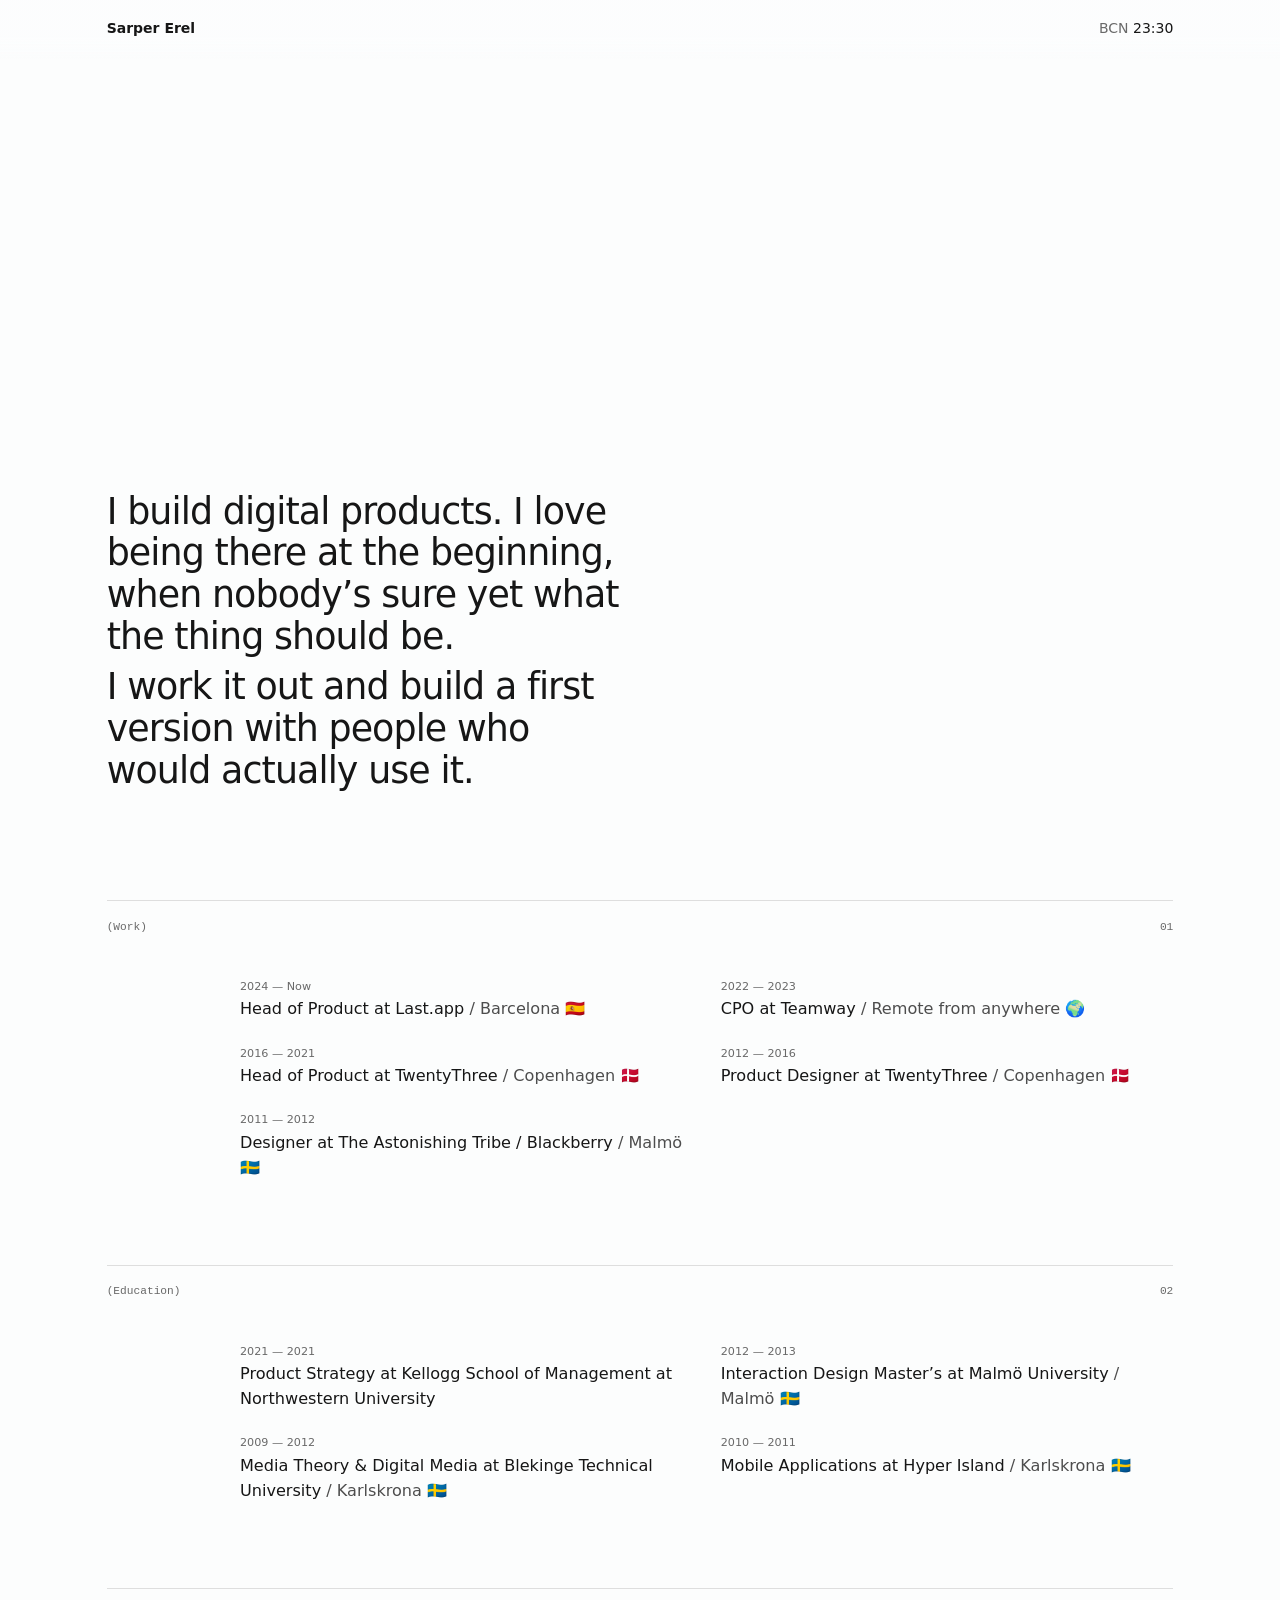
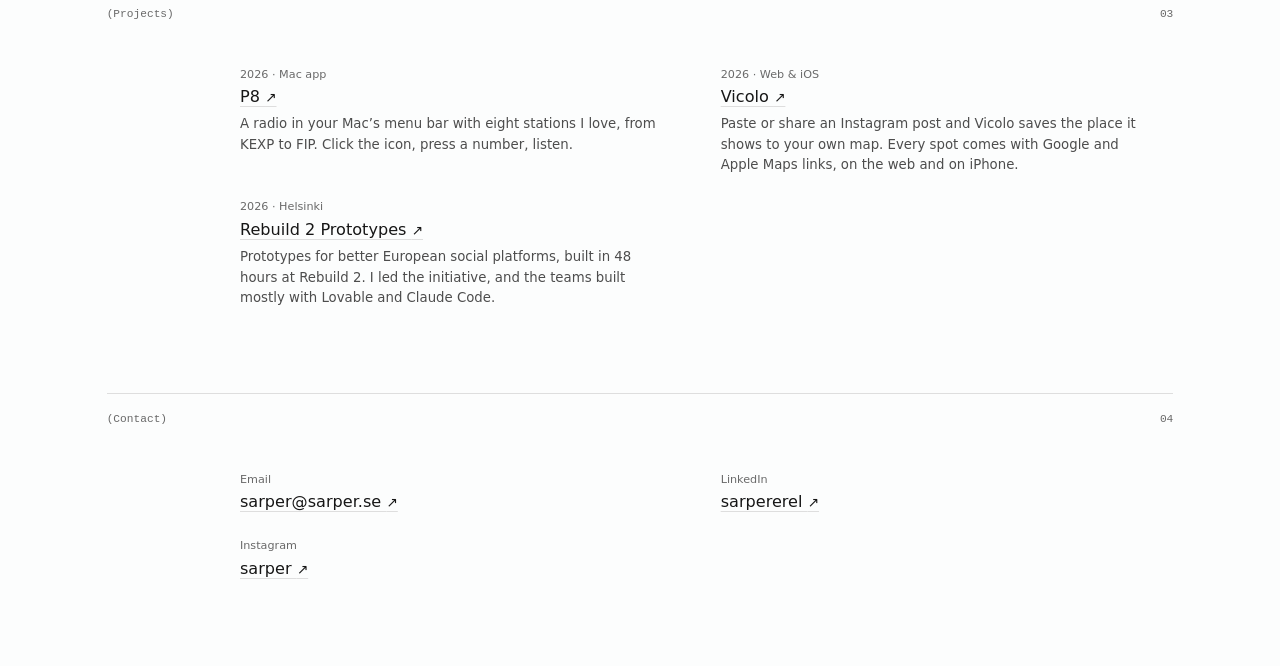
==== index.html @ f76f825d "Top bar: weather card on BCN hover Co-Authored-By: Claude Opus 5.5 <noreply@anthropic.com>" ====
<!DOCTYPE html>
<html lang="en">
<head>
  <meta charset="UTF-8" />
  <meta name="viewport" content="width=device-width, initial-scale=1.0" />
  <title>Sarper Erel</title>
  <link rel="preconnect" href="https://api.fontshare.com" crossorigin />
  <link href="https://api.fontshare.com/v2/css?f[]=satoshi@400,500,700,900&display=swap" rel="stylesheet" />
  <script defer src="/_vercel/insights/script.js"></script>
  <style>
*,*::before,*::after{box-sizing:border-box;margin:0;padding:0}
:root{
  --bg:oklch(0.17 0.004 90);      /* near-black, hair warm */
  --fg:oklch(0.95 0.004 90);      /* off-white  ~16:1 */
  --fg-mid:oklch(0.74 0.004 90);  /* secondary  ~8:1 */
  --fg-dim:oklch(0.64 0.004 90);  /* labels     ~5.6:1 */
  --border:oklch(0.28 0.004 90);
  --accent:var(--fg);             /* neutral: emphasis = full-strength text */
  --f:'Satoshi',system-ui,sans-serif;
  color-scheme:dark light;
}
@media (prefers-color-scheme:light){:root{
  --bg:oklch(0.993 0.001 250);  /* barely-off white */
  --fg:oklch(0.2 0 0);
  --fg-mid:oklch(0.42 0 0);
  --fg-dim:oklch(0.52 0 0);
  --border:oklch(0.9 0 0);
}}
html{font-size:87.5%;background:var(--bg);color:var(--fg)}  /* 14px root: every rem scales with it */
body{font-family:var(--f);line-height:1.55;min-height:100vh;-webkit-font-smoothing:antialiased}
a{color:inherit;text-decoration:none}
a:hover{color:var(--accent)}
.arrow{font-size:.85em}
.detail{color:var(--fg-mid)}
:root{--gut:clamp(1.25rem,8.333vw,10rem)}  /* one column of a 12-col grid in from each edge */

/* Top bar: name on the left, Barcelona now on the right */
.bar{position:fixed;inset:0 0 auto;z-index:1;display:flex;justify-content:space-between;align-items:baseline;gap:1rem;
  padding:1.25rem var(--gut) 1.5rem;background:linear-gradient(var(--bg) 60%,transparent)}
.now{display:flex;gap:.9rem;min-width:0;color:var(--fg-dim)}
#now-time{font-variant-numeric:tabular-nums;color:var(--fg)}
#now-song-row{white-space:nowrap;overflow:hidden;text-overflow:ellipsis}
#now-song{color:var(--fg)}
/* Weather card on BCN hover: 3x2 grid, under 120px tall */
#now-bcn{position:relative;cursor:default;white-space:nowrap}
#wx{position:absolute;top:calc(100% + .9rem);right:0;display:grid;grid-template-columns:repeat(3,5.6rem);
  gap:1px;background:var(--border);border:1px solid var(--border);
  opacity:0;transform:translateY(-4px);transition:opacity .15s,transform .15s;pointer-events:none}
#wx>span{background:var(--bg);padding:.5rem .6rem .55rem;display:flex;flex-direction:column;gap:.15rem}
#wx i{font:normal .62rem/1 ui-monospace,SFMono-Regular,Menlo,monospace;color:var(--fg-dim);text-transform:lowercase}
#wx b{font-weight:500;font-size:.85rem;line-height:1.2;color:var(--fg);font-variant-numeric:tabular-nums}
#now-bcn:hover #wx,#now-bcn:focus #wx{opacity:1;transform:none}
#now-art{position:absolute;top:calc(100% - .5rem);right:var(--gut);width:120px;height:120px;object-fit:cover;
  opacity:0;transform:translateY(-4px);transition:opacity .15s,transform .15s;pointer-events:none}
#now-song-row:hover #now-art{opacity:1;transform:none}
.name{font-size:1rem;font-weight:700;white-space:nowrap}

/* Above the fold: about text, big, in the left half */
.about{min-height:100svh;display:flex;flex-direction:column;justify-content:flex-end;gap:.6em;padding:6rem var(--gut) 12svh}
.about p{max-width:38rem;font-size:clamp(1.6rem,3.4vw,2.6rem);font-weight:500;line-height:1.15;letter-spacing:-.025em}

/* Numbered sections with a hairline on top */
section{margin:0 var(--gut);padding:1.25rem 0 6rem;border-top:1px solid var(--border);
  display:grid;grid-template-columns:repeat(8,1fr);row-gap:3rem}
.label,.num{font-family:ui-monospace,SFMono-Regular,Menlo,monospace;font-size:.8rem;font-weight:400;color:var(--fg-dim)}
.label{grid-column:1/5}.num{grid-column:5/9;justify-self:end}
.list{grid-column:2/9;list-style:none;display:grid;grid-template-columns:1fr 1fr;gap:1.6rem 2rem;font-size:1.15rem}
.period{display:block;font-size:.8rem;color:var(--fg-dim);font-variant-numeric:tabular-nums;margin-bottom:.15rem}
.list a{text-decoration:underline;text-decoration-color:var(--border);text-underline-offset:.25em}
.list a:hover{text-decoration-color:var(--accent)}
p.detail{margin-top:.3rem;font-size:.95rem;max-width:30rem}
@media (max-width:640px){
  .list{grid-column:1/9;grid-template-columns:1fr}
  #now-song-label{display:none}
}
</style>
</head>
<body>
  <header class="bar">
    <h1 class="name">Sarper Erel</h1>
    <div class="now" aria-label="Right now">
      <span id="now-bcn" tabindex="0">BCN <span id="now-time"></span>
        <span id="wx" role="tooltip" hidden>
          <span><i>Now</i><b id="wx-temp"></b></span>
          <span><i>Sky</i><b id="wx-sky"></b></span>
          <span><i>Humidity</i><b id="wx-hum"></b></span>
          <span><i>High / Low</i><b id="wx-hilo"></b></span>
          <span><i>Sunrise</i><b id="wx-rise"></b></span>
          <span><i>Sunset</i><b id="wx-set"></b></span>
        </span>
      </span>
      <span id="now-song-row" hidden><span id="now-song-label">Playing</span> <a id="now-song" target="_blank" rel="noopener noreferrer"></a><img id="now-art" alt="" width="120" height="120" hidden /></span>
    </div>
  </header>

  <main>
  <div class="about">
    <p>I build digital products. I love being there at the beginning, when nobody’s sure yet what the thing should be.</p>
    <p>I work it out and build a first version with people who would actually use it.</p>
  </div>

  <section aria-labelledby="work-heading">
    <h2 class="label" id="work-heading">(Work)</h2>
    <span class="num" aria-hidden="true">01</span>
    <ul class="list">
        <li>
          <span class="period">2024 — Now</span>
          Head of Product at Last.app <span class="detail">/ Barcelona 🇪🇸</span>
        </li>
        <li>
          <span class="period">2022 — 2023</span>
          CPO at Teamway <span class="detail">/ Remote from anywhere 🌍</span>
        </li>
        <li>
          <span class="period">2016 — 2021</span>
          Head of Product at TwentyThree <span class="detail">/ Copenhagen 🇩🇰</span>
        </li>
        <li>
          <span class="period">2012 — 2016</span>
          Product Designer at TwentyThree <span class="detail">/ Copenhagen 🇩🇰</span>
        </li>
        <li>
          <span class="period">2011 — 2012</span>
          Designer at The Astonishing Tribe / Blackberry <span class="detail">/ Malmö 🇸🇪</span>
        </li>
      </ul>
  </section>

  <section aria-labelledby="edu-heading">
    <h2 class="label" id="edu-heading">(Education)</h2>
    <span class="num" aria-hidden="true">02</span>
    <ul class="list">
        <li>
          <span class="period">2021 — 2021</span>
          Product Strategy at Kellogg School of Management at Northwestern University
        </li>
        <li>
          <span class="period">2012 — 2013</span>
          Interaction Design Master’s at Malmö University <span class="detail">/ Malmö 🇸🇪</span>
        </li>
        <li>
          <span class="period">2009 — 2012</span>
          Media Theory &amp; Digital Media at Blekinge Technical University <span class="detail">/ Karlskrona 🇸🇪</span>
        </li>
        <li>
          <span class="period">2010 — 2011</span>
          Mobile Applications at Hyper Island <span class="detail">/ Karlskrona 🇸🇪</span>
        </li>
      </ul>
  </section>

  <section aria-labelledby="projects-heading">
    <h2 class="label" id="projects-heading">(Projects)</h2>
    <span class="num" aria-hidden="true">03</span>
    <ul class="list">
        <li>
          <span class="period">2026 · Mac app</span>
          <a href="https://p8.surf" target="_blank" rel="noopener noreferrer">P8 <span class="arrow" aria-hidden="true">↗</span></a>
          <p class="detail">A radio in your Mac’s menu bar with eight stations I love, from KEXP to FIP. Click the icon, press a number, listen.</p>
        </li>
        <li>
          <span class="period">2026 · Web &amp; iOS</span>
          <a href="https://vicolo.space" target="_blank" rel="noopener noreferrer">Vicolo <span class="arrow" aria-hidden="true">↗</span></a>
          <p class="detail">Paste or share an Instagram post and Vicolo saves the place it shows to your own map. Every spot comes with Google and Apple Maps links, on the web and on iPhone.</p>
        </li>
        <li>
          <span class="period">2026 · Helsinki</span>
          <a href="https://github.com/rebuild-digital/Rebuild-2-Prototypes" target="_blank" rel="noopener noreferrer">Rebuild 2 Prototypes <span class="arrow" aria-hidden="true">↗</span></a>
          <p class="detail">Prototypes for better European social platforms, built in 48 hours at Rebuild 2. I led the initiative, and the teams built mostly with Lovable and Claude Code.</p>
        </li>
      </ul>
  </section>

  <section aria-labelledby="contact-heading">
    <h2 class="label" id="contact-heading">(Contact)</h2>
    <span class="num" aria-hidden="true">04</span>
    <ul class="list">
        <li><span class="period">Email</span><a href="mailto:sarper@sarper.se">sarper@sarper.se <span class="arrow" aria-hidden="true">↗</span></a></li>
        <li><span class="period">LinkedIn</span><a href="https://www.linkedin.com/in/sarpererel/" target="_blank" rel="noopener noreferrer">sarpererel <span class="arrow" aria-hidden="true">↗</span></a></li>
        <li><span class="period">Instagram</span><a href="https://www.instagram.com/sarper/" target="_blank" rel="noopener noreferrer">sarper <span class="arrow" aria-hidden="true">↗</span></a></li>
      </ul>
  </section>
  </main>
  <script>
  const $ = id => document.getElementById(id);

  // Clock: Barcelona time, whatever the visitor's zone
  const fmt = new Intl.DateTimeFormat('en-GB', { timeZone: 'Europe/Madrid', hour: '2-digit', minute: '2-digit' });
  const tick = () => { $('now-time').textContent = fmt.format(new Date()); };
  tick(); setInterval(tick, 10000);

  // Weather card: Open-Meteo, no key needed
  const WMO = { 0: 'Clear', 1: 'Mostly clear', 2: 'Partly cloudy', 3: 'Cloudy', 45: 'Fog', 48: 'Fog', 51: 'Drizzle', 53: 'Drizzle', 55: 'Drizzle', 61: 'Rain', 63: 'Rain', 65: 'Heavy rain', 71: 'Snow', 73: 'Snow', 75: 'Heavy snow', 80: 'Showers', 81: 'Showers', 82: 'Heavy showers', 95: 'Storm', 96: 'Storm', 99: 'Storm' };
  const hm = iso => iso.slice(11, 16);
  fetch('https://api.open-meteo.com/v1/forecast?latitude=41.39&longitude=2.17&current=temperature_2m,relative_humidity_2m,weather_code&daily=temperature_2m_max,temperature_2m_min,sunrise,sunset&forecast_days=1&timezone=Europe%2FMadrid')
    .then(r => r.json())
    .then(({ current: c, daily: d }) => {
      $('wx-temp').textContent = `${Math.round(c.temperature_2m)}°`;
      $('wx-sky').textContent = WMO[c.weather_code] ?? '';
      $('wx-hum').textContent = `${c.relative_humidity_2m}%`;
      $('wx-hilo').textContent = `${Math.round(d.temperature_2m_max[0])}° / ${Math.round(d.temperature_2m_min[0])}°`;
      $('wx-rise').textContent = hm(d.sunrise[0]);
      $('wx-set').textContent = hm(d.sunset[0]);
      $('wx').hidden = false;
    })
    .catch(() => {});


  // Song: latest Last.fm scrobble, which is what P8 is playing
  const song = () => fetch('/api/np')
    .then(r => r.ok ? r.json() : Promise.reject())
    .then(t => {
      const a = $('now-song');
      a.href = t.url;
      a.textContent = `${t.title} - ${t.artist}`;
      const art = $('now-art');
      if (t.art) { art.src = t.art; art.hidden = false; } else art.hidden = true;
      $('now-song-label').textContent = t.playing ? 'Playing' : 'Last played';
      $('now-song-row').hidden = false;
    })
    .catch(() => {});
  song(); setInterval(song, 60000);
  </script>
</body>
</html>
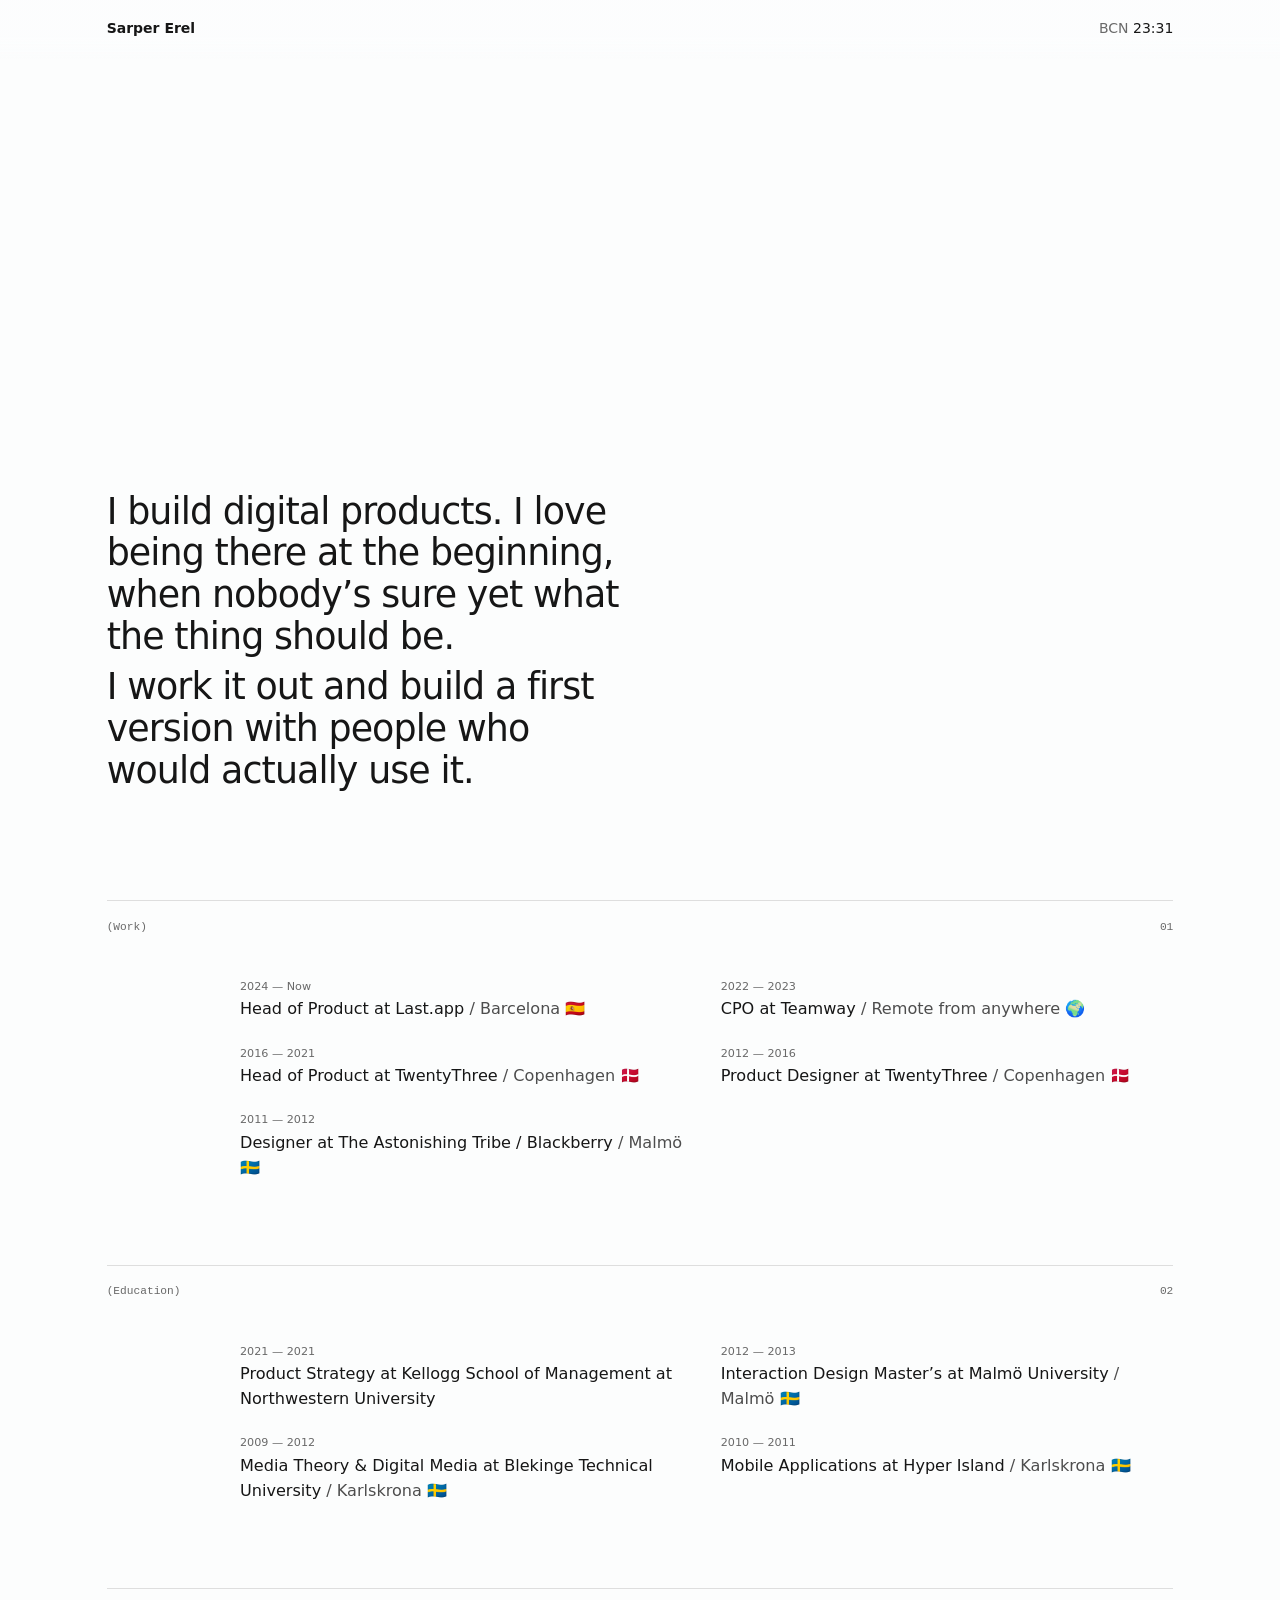
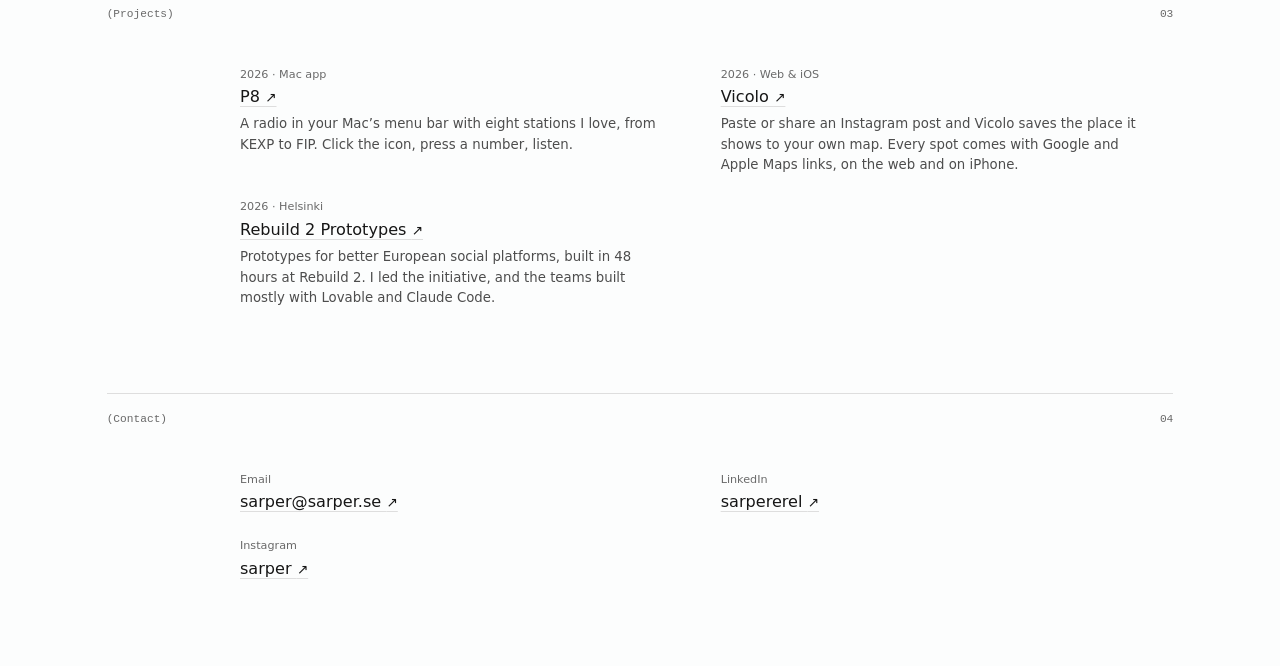
==== commit ce898c49: "Top bar: copy-email pill on name hover Co-Authored-By: Claude Opus 5.5 <noreply@anthropic.com>" ====
--- a/index.html
+++ b/index.html
@@ -54,6 +54,14 @@
   opacity:0;transform:translateY(-4px);transition:opacity .15s,transform .15s;pointer-events:none}
 #now-song-row:hover #now-art{opacity:1;transform:none}
 .name{font-size:1rem;font-weight:700;white-space:nowrap}
+/* Name hover: email pill next to it, click to copy */
+.who{position:relative;display:flex;align-items:center}
+.mail{position:absolute;left:calc(100% + .75rem);top:50%;translate:0 -50%;display:flex;align-items:baseline;gap:.5rem;white-space:nowrap;
+  font:500 1rem var(--f);color:var(--fg);background:var(--bg);border:1px solid var(--border);border-radius:99rem;padding:.3rem .9rem;cursor:pointer;
+  opacity:0;transform:translateX(-4px);transition:opacity .15s,transform .15s;pointer-events:none}
+.mail::before{content:'';position:absolute;inset:-1px 100% -1px -1rem}  /* hover bridge across the gap */
+.mail small{font-size:.75rem;font-weight:400;color:var(--fg-dim)}
+.who:hover .mail,.who:focus-within .mail{opacity:1;transform:none;pointer-events:auto}
 
 /* Above the fold: about text, big, in the left half */
 .about{min-height:100svh;display:flex;flex-direction:column;justify-content:flex-end;gap:.6em;padding:6rem var(--gut) 12svh}
@@ -77,7 +85,10 @@
 </head>
 <body>
   <header class="bar">
-    <h1 class="name">Sarper Erel</h1>
+    <div class="who">
+      <h1 class="name">Sarper Erel</h1>
+      <button class="mail" type="button" id="mail" aria-label="Copy email sarper@sarper.se">sarper@sarper.se <small id="mail-state">Copy</small></button>
+    </div>
     <div class="now" aria-label="Right now">
       <span id="now-bcn" tabindex="0">BCN <span id="now-time"></span>
         <span id="wx" role="tooltip" hidden>
@@ -183,6 +194,14 @@
   </main>
   <script>
   const $ = id => document.getElementById(id);
+
+  // Name hover: click the email pill to copy it
+  $('mail').addEventListener('click', () => {
+    navigator.clipboard.writeText('sarper@sarper.se').then(() => {
+      $('mail-state').textContent = 'Copied ✓';
+      setTimeout(() => { $('mail-state').textContent = 'Copy'; }, 2000);
+    });
+  });
 
   // Clock: Barcelona time, whatever the visitor's zone
   const fmt = new Intl.DateTimeFormat('en-GB', { timeZone: 'Europe/Madrid', hour: '2-digit', minute: '2-digit' });
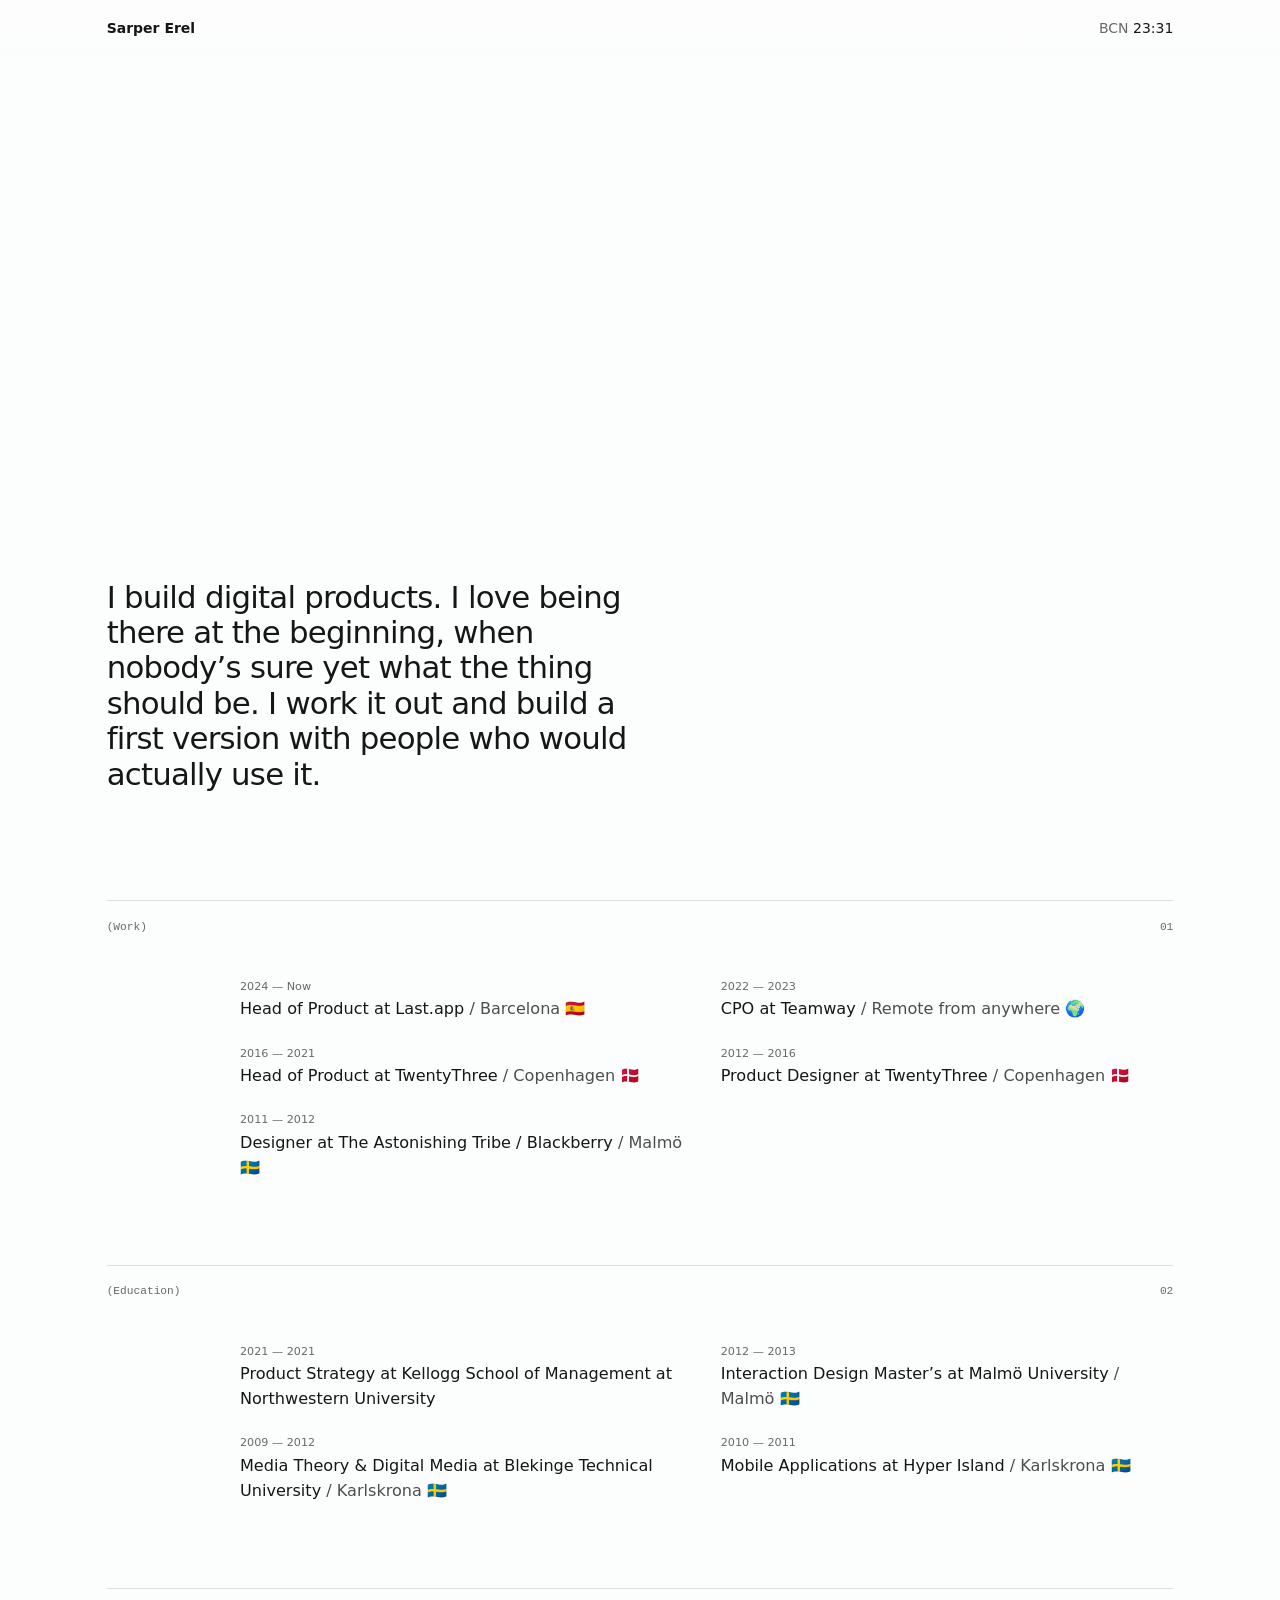
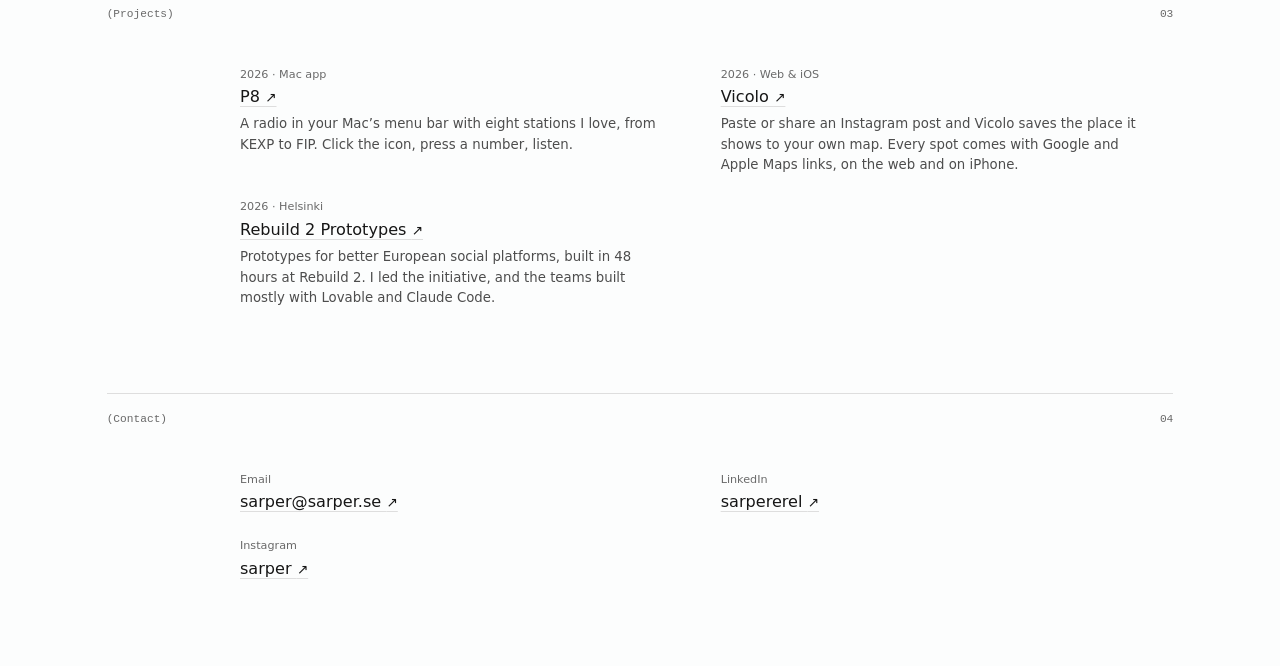
==== commit 73303ea8: "Homepage: about back to one paragraph, a step smaller Co-Authored-By: Claude Opus 5.5 <noreply@anthr" ====
--- a/index.html
+++ b/index.html
@@ -65,7 +65,7 @@
 
 /* Above the fold: about text, big, in the left half */
 .about{min-height:100svh;display:flex;flex-direction:column;justify-content:flex-end;gap:.6em;padding:6rem var(--gut) 12svh}
-.about p{max-width:38rem;font-size:clamp(1.6rem,3.4vw,2.6rem);font-weight:500;line-height:1.15;letter-spacing:-.025em}
+.about p{max-width:38rem;font-size:clamp(1.45rem,2.9vw,2.2rem);font-weight:500;line-height:1.15;letter-spacing:-.025em}
 
 /* Numbered sections with a hairline on top */
 section{margin:0 var(--gut);padding:1.25rem 0 6rem;border-top:1px solid var(--border);
@@ -106,8 +106,7 @@
 
   <main>
   <div class="about">
-    <p>I build digital products. I love being there at the beginning, when nobody’s sure yet what the thing should be.</p>
-    <p>I work it out and build a first version with people who would actually use it.</p>
+    <p>I build digital products. I love being there at the beginning, when nobody’s sure yet what the thing should be. I work it out and build a first version with people who would actually use it.</p>
   </div>
 
   <section aria-labelledby="work-heading">
